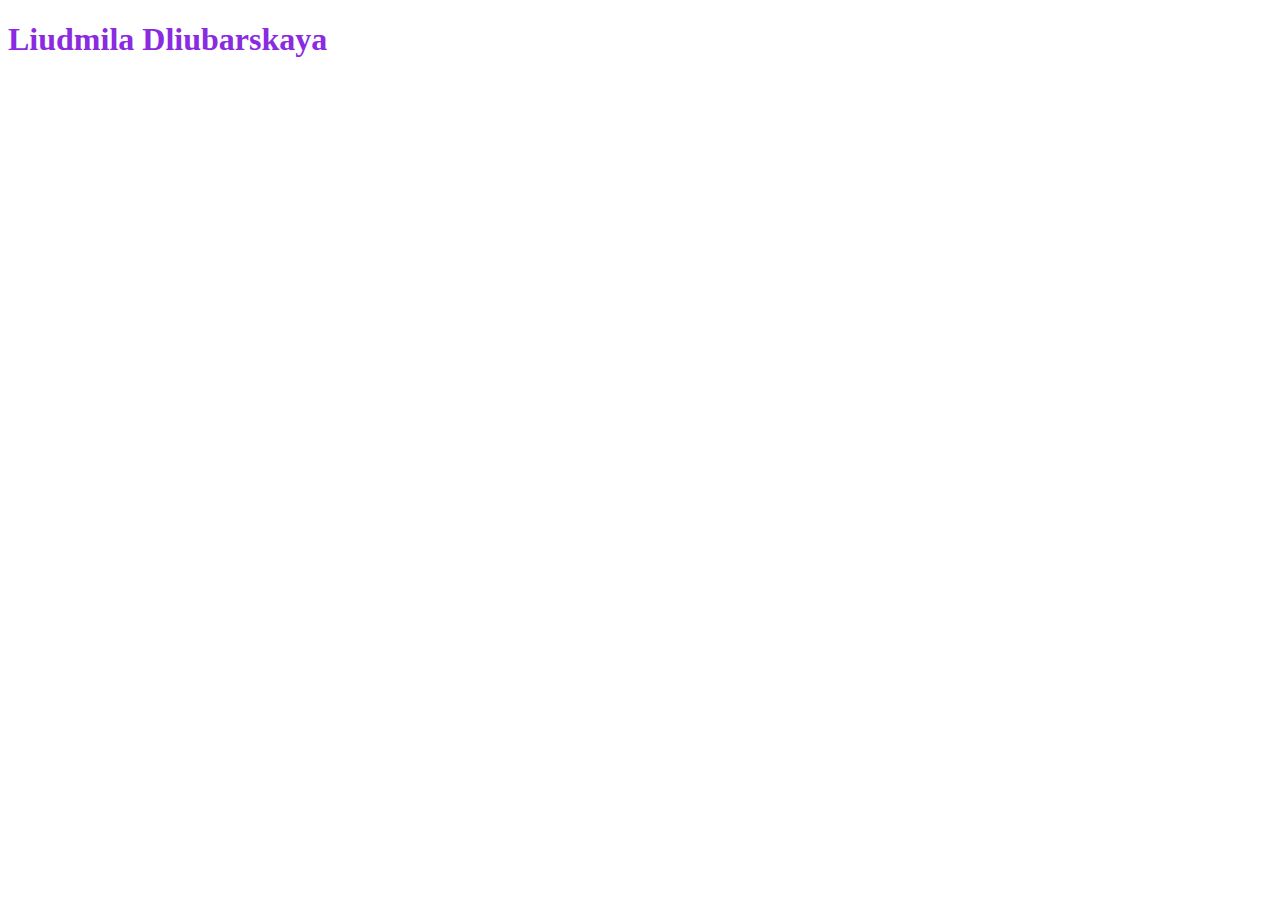
==== index.html @ 25fd5b94 "feat: add index.html and style.css" ====
<!DOCTYPE html>
<html lang="en">
<head>
    <meta charset="UTF-8">
    <meta http-equiv="X-UA-Compatible" content="IE=edge">
    <meta name="viewport" content="width=device-width, initial-scale=1.0">
   <link rel="stylesheet" href="style.css">
    <title>Document</title>
</head>
<body>
   <h1>Liudmila Dliubarskaya</h1> 
</body>
</html>
---- style.css ----
h1 {
    color:blueviolet;
}
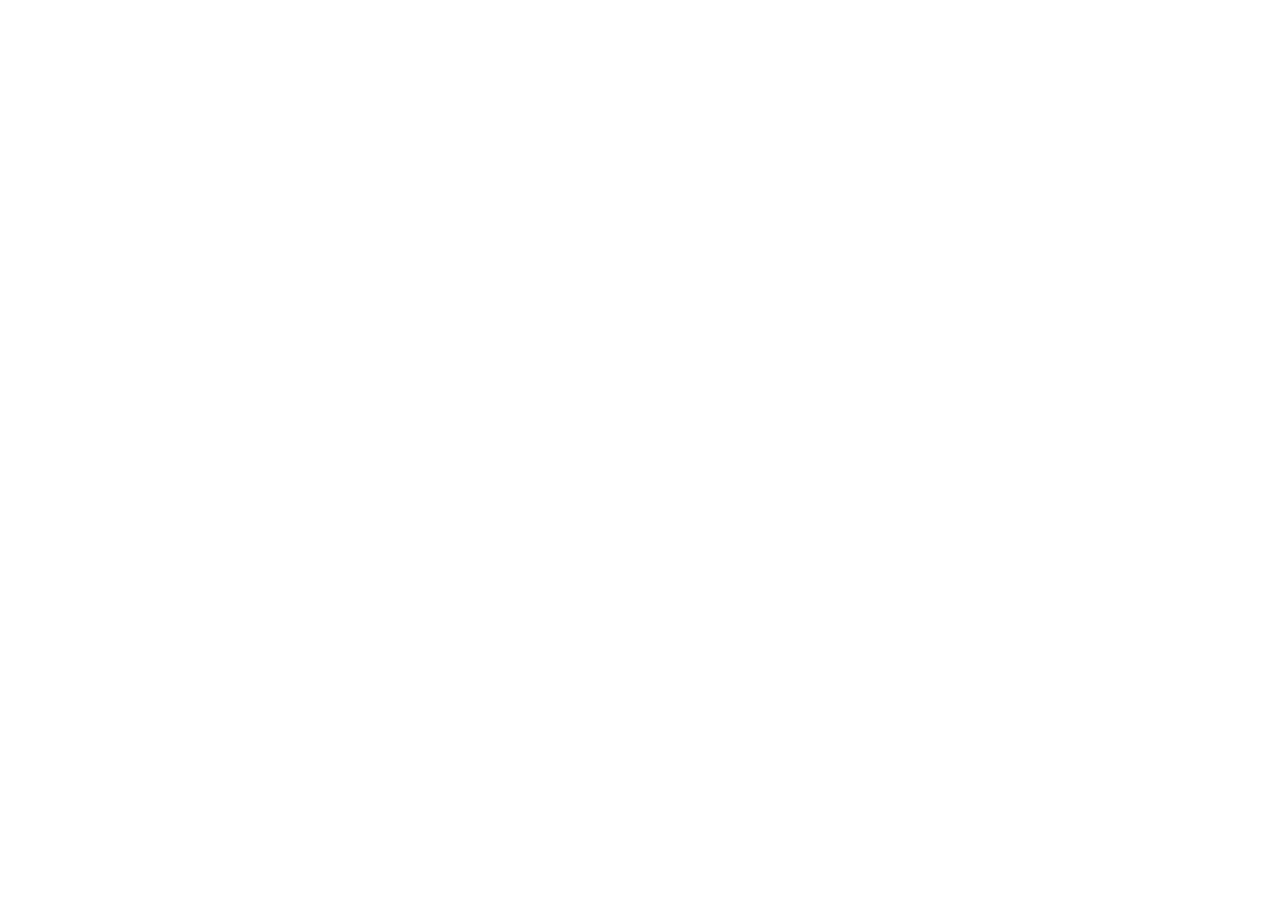
==== commit b88fe5d6: "fix: delete title" ====
--- a/index.html
+++ b/index.html
@@ -8,6 +8,5 @@
     <title>Document</title>
 </head>
 <body>
-   <h1>Liudmila Dliubarskaya</h1> 
 </body>
-</html>+</html>
--- a/style.css
+++ b/style.css
@@ -1,3 +1 @@
-h1 {
-    color:blueviolet;
-}+
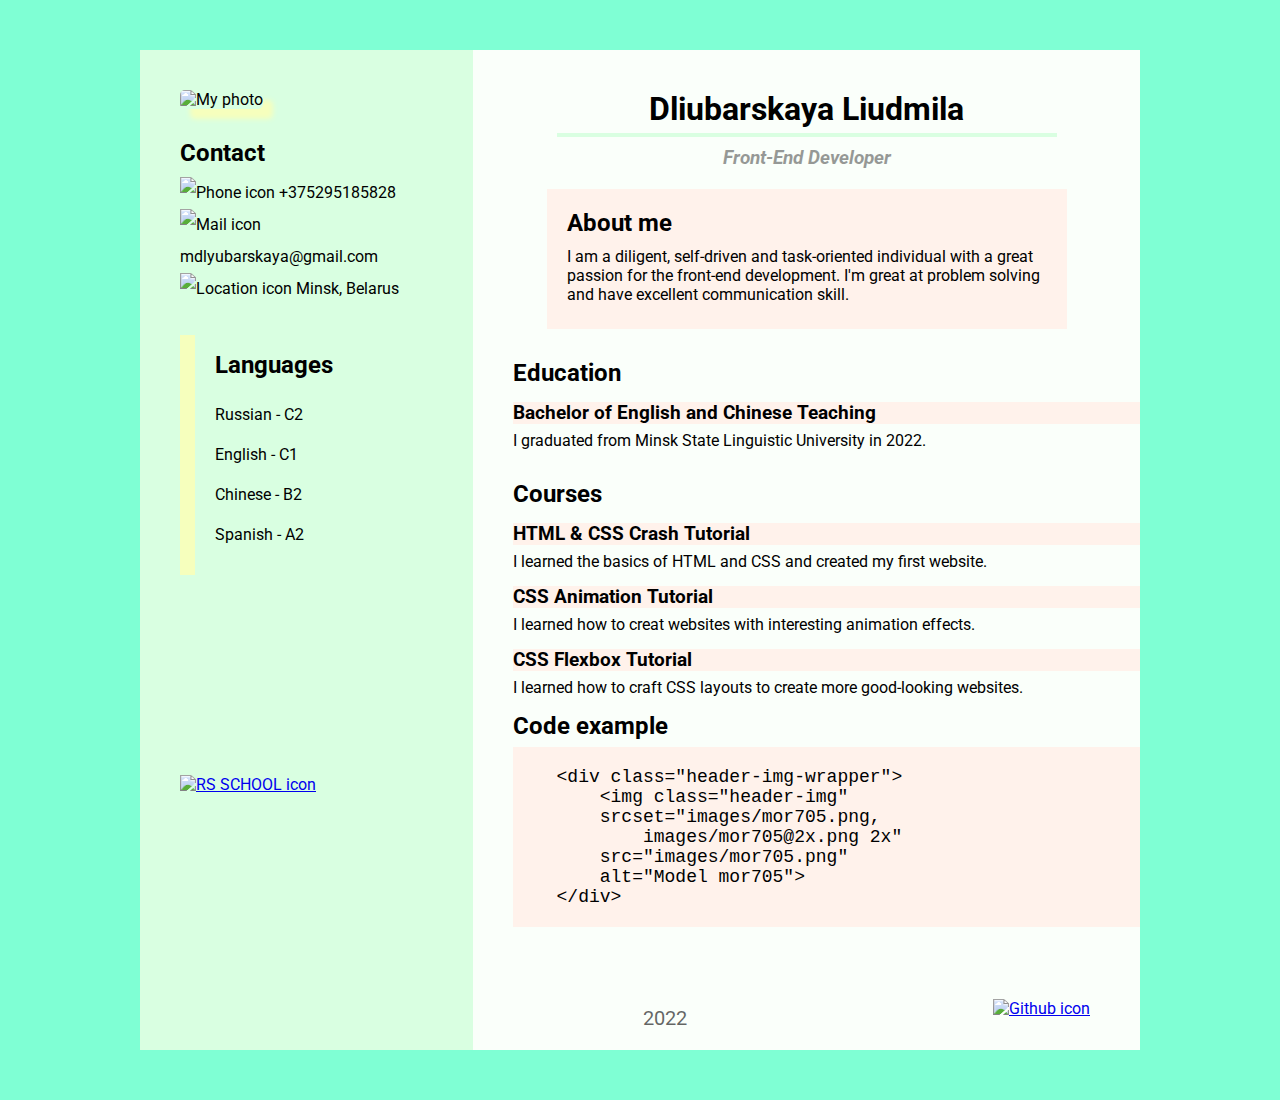
==== commit 377af64e: "feat: add new files" ====
--- a/index.html
+++ b/index.html
@@ -4,9 +4,97 @@
     <meta charset="UTF-8">
     <meta http-equiv="X-UA-Compatible" content="IE=edge">
     <meta name="viewport" content="width=device-width, initial-scale=1.0">
-   <link rel="stylesheet" href="style.css">
-    <title>Document</title>
+    <link rel="preconnect" href="https://fonts.googleapis.com">
+    <link rel="preconnect" href="https://fonts.gstatic.com" crossorigin>
+    <link href="https://fonts.googleapis.com/css2?family=Roboto&display=swap" rel="stylesheet">
+    <link rel="stylesheet" href="style.css">
+    <title>Liudmila CV</title>
 </head>
 <body>
+    <div class="container">
+        <div class="left-side">
+            <div>
+                <img src="images/photo.png" alt="My photo" class="avatar">
+            </div>
+            <div class="contact">
+                <h2>Contact</h2>
+                <ul>
+                    <li>
+                        <img src="images/phone.png" alt="Phone icon">
+                        <span>+375295185828</span>
+                    </li>
+                    <li>
+                        <img src="images/envelope.png" alt="Mail icon">
+                        <span>mdlyubarskaya@gmail.com</span>
+                    </li>
+                    <li>
+                        <img src="images/location.png" alt="Location icon">
+                        <span>Minsk, Belarus</span>
+                    </li>
+                </ul>
+                </div>
+                <div class="languages">
+                    <div class="lang-line"></div>
+                    <div class="lang-info">
+                    <h2>Languages</h2>
+                  <ul>
+                    <li>Russian - C2</li>
+                    <li>English - C1</li>
+                    <li>Chinese - B2</li>
+                    <li>Spanish - A2</li>
+                  </ul>
+                    </div>
+                </div>
+                <div class="rs-school">
+                    <a href="https://rs.school/js/"><img src="images/rs_school_js.svg" alt="RS SCHOOL icon" width= 150></a>
+                    
+                </div>
+
+        </div>
+        <div class="right-side">
+            <header>
+                <div class="name">
+                <h1>Dliubarskaya Liudmila</h1>
+                <h3>Front-End Developer</h3>
+                </div>
+                <div class="about-me">
+                <h2>About me</h2>
+                <p>I am a diligent, self-driven and task-oriented individual with a great passion for the front-end development. I'm great at problem solving and have excellent communication skill. </p>
+                </div>
+            </header>
+            <main>
+                <div class="education">
+                <h2>Education</h2>
+                <h3>Bachelor of English and Chinese Teaching</h3>
+                <p>I graduated from Minsk State Linguistic University in 2022.</p>
+                </div>
+                <div class="courses">
+                    <h2>Courses</h2>
+                    <h3>HTML & CSS Crash Tutorial</h3>
+                    <p>I learned the basics of HTML and CSS and created my first website.</p>
+                    <h3>CSS Animation Tutorial</h3>
+                    <p>I learned how to creat websites with interesting animation effects.</p>
+                    <h3>CSS Flexbox Tutorial</h3>
+                    <p>I learned how to craft CSS layouts to create more good-looking websites.</p>
+                </div>
+                <div class="code-example">
+                    <h2>Code example</h2>
+                    <pre><code>
+    &lt;div class=&quot;header-img-wrapper&quot;&gt;
+        &lt;img class=&quot;header-img&quot;
+        srcset=&quot;images/mor705.png,
+            images/mor705@2x.png 2x&quot;
+        src=&quot;images/mor705.png&quot; 
+        alt=&quot;Model mor705&quot;&gt;
+    &lt;/div&gt;
+                    </code></pre>
+                </div>
+            </main>
+            <footer>
+                <p>2022</p>
+                <a href="https://github.com/mdlyubarskaya"><img src="images/git.svg" alt="Github icon" width=150></a>
+            </footer>
+        </div>
+    </div>
 </body>
-</html>
+</html>--- a/style.css
+++ b/style.css
@@ -1 +1,166 @@
+* {
+    padding: 0;
+    margin: 0;
+}
+body {
+    display: flex;
+    justify-content: center;
+    min-height: 100vh;
+    background-color: aquamarine;
+    font-family:'Roboto', sans-serif;
+}
 
+.container {
+    position: relative;
+    width: 100%;
+    max-width: 1000px;
+    min-height: 1000px;
+    background: #FAFFFA;
+    margin: 50px;
+    display: grid;
+    grid-template-columns: 1fr 2fr;
+    
+}
+.left-side {
+    position: relative;
+    background: #D9FFE1;
+    padding: 40px 40px 0 40px;
+}
+.right-side {
+    position: relative;
+    background: #FAFFFA;
+    padding-top: 40px;
+    display: flex;
+    flex-direction: column;
+}
+main {
+    flex: 1 1 auto;
+}
+
+.avatar {
+    height: 300px;
+    width: 240px;
+    border-radius: 5px;
+    box-shadow: 10px 10px 5px #F6FFBD;
+
+}
+.contact {
+    margin-top: 20px;
+    line-height: 2;
+}
+li {
+    list-style-type: none;
+}
+
+.languages {
+    display: flex;
+    margin-top: 30px;
+    line-height: 2.5;
+
+}
+.lang-line {
+    border-left: 15px solid #F6FFBD;
+    height: 240px;
+    margin-right: 20px;
+}
+.rs-school {
+    margin-top: 200px;
+    margin-bottom: 20px;
+}
+
+header {
+    display: flex;
+    align-items: center;
+    flex-direction:column;
+}
+
+.name {
+    text-align: center;
+    width: 500px;
+}
+.name>h1 {
+    border-bottom: 4px solid #D9FFE1;
+    padding-bottom: 5px;
+}
+.name>h3 {
+    margin-top: 10px;
+    font-style: italic;
+    opacity: 0.4;
+}
+.about-me {
+    margin-top: 20px;
+    background-color: #fff2eb;
+    width: 500px;
+    height: 120px;
+    text-align: left;
+    padding-left: 20px;
+    padding-top: 20px;
+}
+
+.about-me>p {
+    margin-top: 10px;
+}
+
+.education {
+    margin-top: 30px;
+    margin-left: 40px;
+}
+
+:root {
+    --bg-color: #fff2eb;
+}
+
+:root {
+    --line-gap: 15px;
+}
+:root {
+    --text-gap: 7px;
+}
+.education>h3 {
+    margin-top: var(--line-gap);
+    background-color: var(--bg-color);
+}
+.education>p {
+    margin-top: var(--text-gap);
+}
+.courses {
+    margin-top: 30px;
+    margin-left: 40px;
+}
+
+.courses>h3 {
+    background-color: var(--bg-color);
+    margin-top: var(--line-gap);
+}
+.courses>p {
+    margin-top: var(--text-gap);
+}
+.code-example {
+    
+    margin-left: 40px; 
+}
+.code-example > h2 {
+    margin-top: var(--line-gap);
+}
+.code-example > pre {
+    font-size: 18px;
+    margin-top: var(--text-gap);
+    background: var(--bg-color);
+    margin-bottom: 10px;
+}
+footer {
+    display: flex;
+    justify-content: space-between;
+    align-items: center;
+    flex-direction: row;
+    margin-bottom: 20px;
+    text-align: right;
+    margin-right: 50px;
+}
+footer>p {
+    margin-left: 170px;
+    margin-top: 20px;
+    font-size: 20px;
+    opacity: 0.6;
+   
+}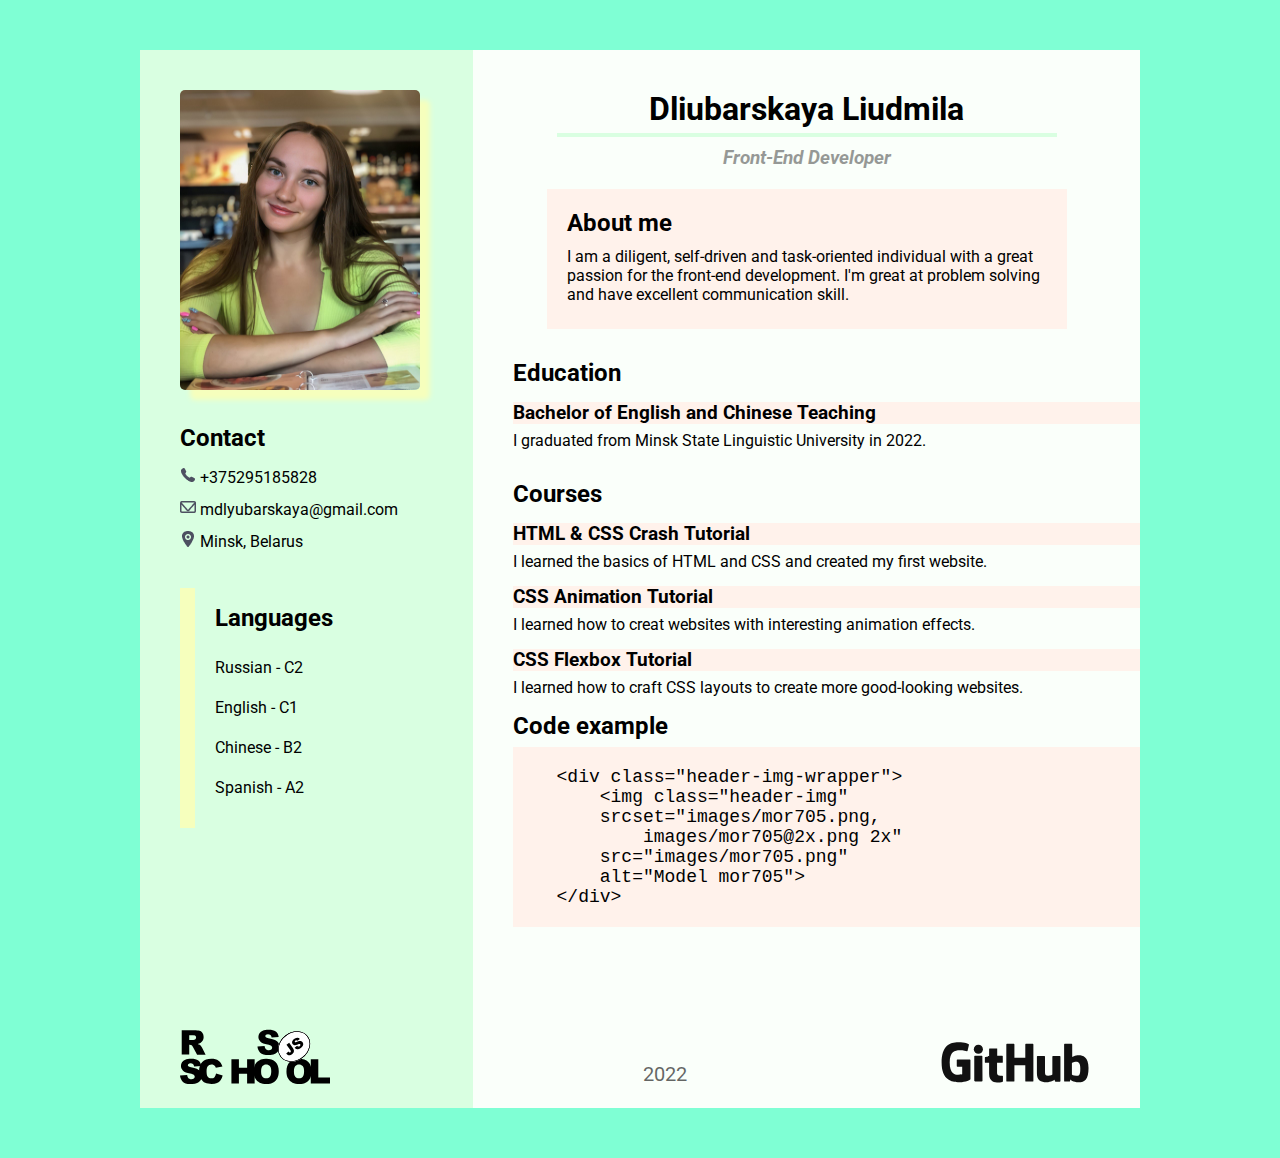
==== commit 47c2aef0: "fix: fix code" ====
--- a/index.html
+++ b/index.html
@@ -14,21 +14,21 @@
     <div class="container">
         <div class="left-side">
             <div>
-                <img src="images/photo.png" alt="My photo" class="avatar">
+                <img src="photo.png" alt="My photo" class="avatar">
             </div>
             <div class="contact">
                 <h2>Contact</h2>
                 <ul>
                     <li>
-                        <img src="images/phone.png" alt="Phone icon">
+                        <img src="phone.png" alt="Phone icon">
                         <span>+375295185828</span>
                     </li>
                     <li>
-                        <img src="images/envelope.png" alt="Mail icon">
+                        <img src="envelope.png" alt="Mail icon">
                         <span>mdlyubarskaya@gmail.com</span>
                     </li>
                     <li>
-                        <img src="images/location.png" alt="Location icon">
+                        <img src="location.png" alt="Location icon">
                         <span>Minsk, Belarus</span>
                     </li>
                 </ul>
@@ -46,7 +46,7 @@
                     </div>
                 </div>
                 <div class="rs-school">
-                    <a href="https://rs.school/js/"><img src="images/rs_school_js.svg" alt="RS SCHOOL icon" width= 150></a>
+                    <a href="https://rs.school/js/"><img src="rs_school_js.svg" alt="RS SCHOOL icon" width= 150></a>
                     
                 </div>
 
@@ -92,9 +92,9 @@
             </main>
             <footer>
                 <p>2022</p>
-                <a href="https://github.com/mdlyubarskaya"><img src="images/git.svg" alt="Github icon" width=150></a>
+                <a href="https://github.com/mdlyubarskaya"><img src="git.svg" alt="Github icon" width=150></a>
             </footer>
         </div>
     </div>
 </body>
-</html>+</html>
